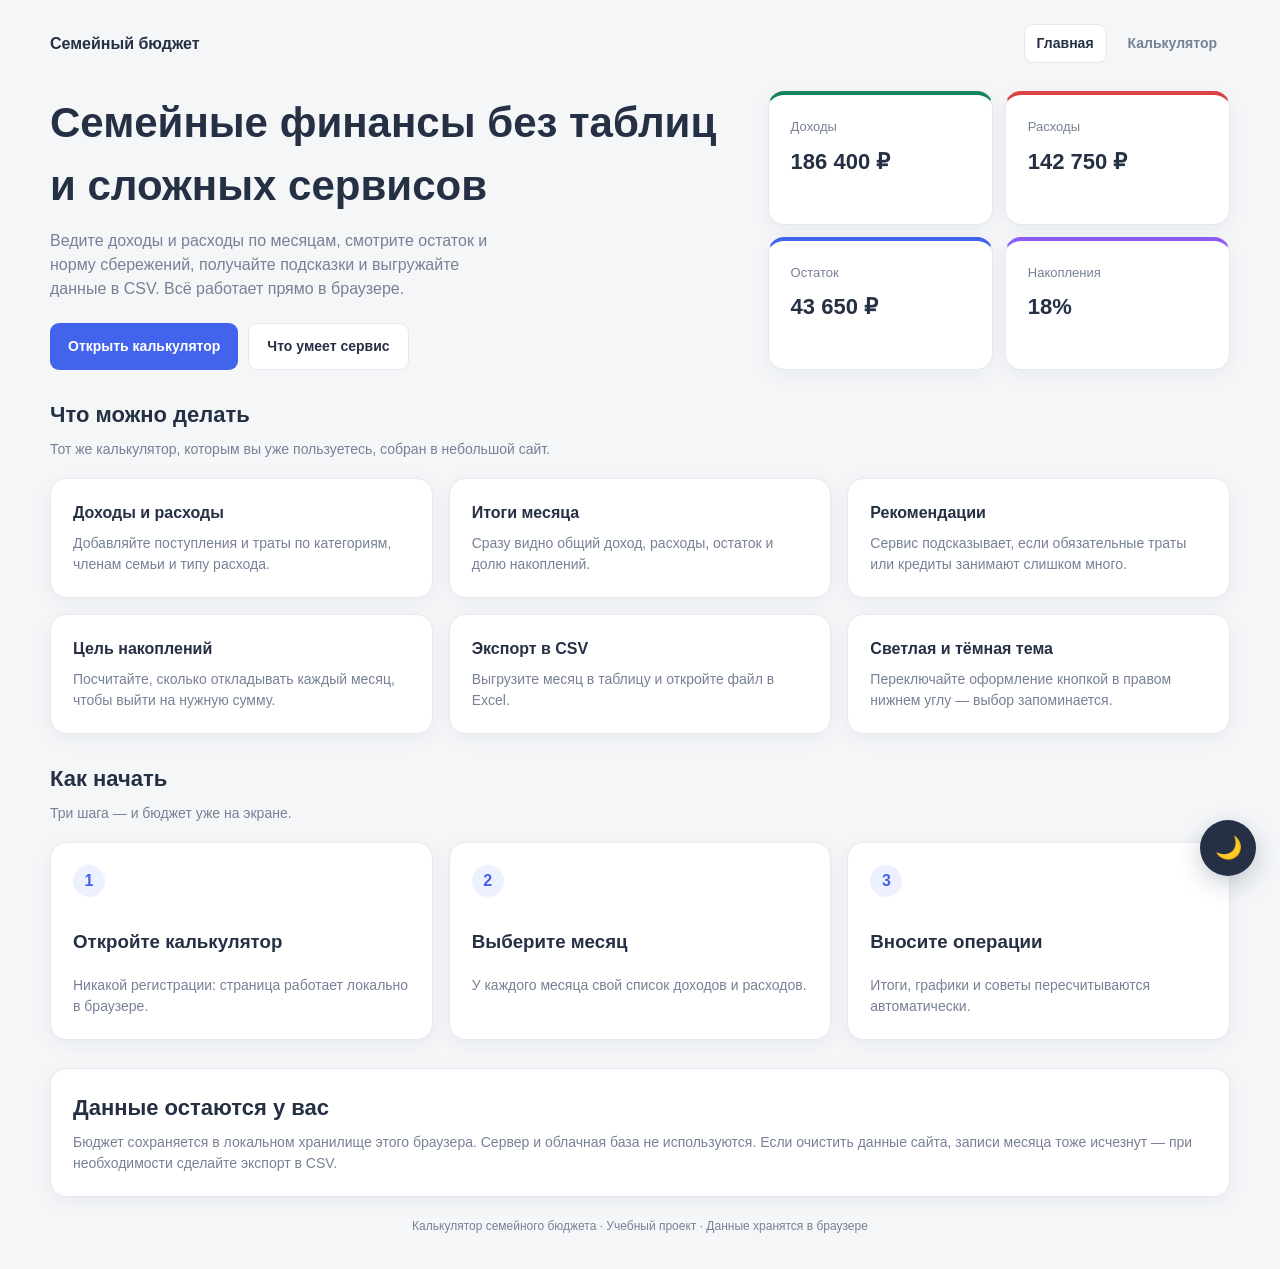
==== index.html @ cfef541f "Add files via upload" ====
<!DOCTYPE html>
<html lang="ru">
<head>
    <meta charset="UTF-8">
    <meta name="viewport" content="width=device-width, initial-scale=1.0">
    <title>Семейный бюджет — учёт доходов и расходов</title>
    <meta name="description" content="Простой калькулятор семейного бюджета: доходы, расходы, накопления, рекомендации и экспорт в CSV. Данные хранятся только в вашем браузере.">
    <link rel="stylesheet" href="css/landing.css">
    <!-- Тема применяется сразу, чтобы страница не вспыхивала светлой. -->
    <script src="js/theme.js"></script>
</head>
<body>
<div class="container">

    <!-- =========================================
         НАВИГАЦИЯ САЙТА
         ========================================= -->
    <nav class="site-nav" aria-label="Основная навигация">
        <a class="logo" href="index.html">Семейный бюджет</a>
        <div class="site-nav-links">
            <a href="index.html" aria-current="page">Главная</a>
            <a href="Калькулятор.html">Калькулятор</a>
        </div>
    </nav>

    <!-- =========================================
         ПРИВЕТСТВЕННЫЙ БЛОК
         ========================================= -->
    <section class="hero">
        <div>
            <h1>Семейные финансы без таблиц и сложных сервисов</h1>
            <p>
                Ведите доходы и расходы по месяцам, смотрите остаток и норму
                сбережений, получайте подсказки и выгружайте данные в CSV.
                Всё работает прямо в браузере.
            </p>
            <div class="hero-actions">
                <!-- Основной переход к рабочему калькулятору -->
                <a class="button button-primary" href="Калькулятор.html">
                    Открыть калькулятор
                </a>
                <a class="button button-light" href="#features">
                    Что умеет сервис
                </a>
            </div>
        </div>

        <!-- Демонстрационные цифры — только для лендинга, не из данных пользователя -->
        <div class="hero-preview" aria-hidden="true">
            <div class="preview-row">
                <div class="card stat income">
                    <div class="stat-label">Доходы</div>
                    <div class="stat-value">186 400 ₽</div>
                </div>
                <div class="card stat expenses">
                    <div class="stat-label">Расходы</div>
                    <div class="stat-value">142 750 ₽</div>
                </div>
            </div>
            <div class="preview-row">
                <div class="card stat">
                    <div class="stat-label">Остаток</div>
                    <div class="stat-value">43 650 ₽</div>
                </div>
                <div class="card stat savings">
                    <div class="stat-label">Накопления</div>
                    <div class="stat-value">18%</div>
                </div>
            </div>
        </div>
    </section>

    <!-- =========================================
         ВОЗМОЖНОСТИ
         ========================================= -->
    <h2 class="section-title" id="features">Что можно делать</h2>
    <p class="section-caption">
        Тот же калькулятор, которым вы уже пользуетесь, собран в небольшой сайт.
    </p>

    <section class="features">
        <article class="card">
            <h3>Доходы и расходы</h3>
            <p>Добавляйте поступления и траты по категориям, членам семьи и типу расхода.</p>
        </article>
        <article class="card">
            <h3>Итоги месяца</h3>
            <p>Сразу видно общий доход, расходы, остаток и долю накоплений.</p>
        </article>
        <article class="card">
            <h3>Рекомендации</h3>
            <p>Сервис подсказывает, если обязательные траты или кредиты занимают слишком много.</p>
        </article>
        <article class="card">
            <h3>Цель накоплений</h3>
            <p>Посчитайте, сколько откладывать каждый месяц, чтобы выйти на нужную сумму.</p>
        </article>
        <article class="card">
            <h3>Экспорт в CSV</h3>
            <p>Выгрузите месяц в таблицу и откройте файл в Excel.</p>
        </article>
        <article class="card">
            <h3>Светлая и тёмная тема</h3>
            <p>Переключайте оформление кнопкой в правом нижнем углу — выбор запоминается.</p>
        </article>
    </section>

    <!-- =========================================
         КАК НАЧАТЬ
         ========================================= -->
    <h2 class="section-title">Как начать</h2>
    <p class="section-caption">Три шага — и бюджет уже на экране.</p>

    <section class="steps">
        <article class="card">
            <div class="step-number">1</div>
            <h3>Откройте калькулятор</h3>
            <p class="section-caption" style="margin:0">Никакой регистрации: страница работает локально в браузере.</p>
        </article>
        <article class="card">
            <div class="step-number">2</div>
            <h3>Выберите месяц</h3>
            <p class="section-caption" style="margin:0">У каждого месяца свой список доходов и расходов.</p>
        </article>
        <article class="card">
            <div class="step-number">3</div>
            <h3>Вносите операции</h3>
            <p class="section-caption" style="margin:0">Итоги, графики и советы пересчитываются автоматически.</p>
        </article>
    </section>

    <!-- =========================================
         ПРИВАТНОСТЬ
         ========================================= -->
    <section class="card privacy">
        <h2 class="section-title">Данные остаются у вас</h2>
        <p class="section-caption" style="margin-bottom:0">
            Бюджет сохраняется в локальном хранилище этого браузера.
            Сервер и облачная база не используются. Если очистить данные сайта,
            записи месяца тоже исчезнут — при необходимости сделайте экспорт в CSV.
        </p>
    </section>

    <footer class="footer">
        Калькулятор семейного бюджета · Учебный проект · Данные хранятся в браузере
    </footer>
</div>

<!-- =========================================
     КНОПКА ТЕМЫ (правый нижний угол)
     ========================================= -->
<button type="button"
        class="theme-toggle"
        id="themeToggle"
        aria-label="Переключить тему"
        title="Переключить тему">
    <span class="icon-moon" aria-hidden="true">🌙</span>
    <span class="icon-sun" aria-hidden="true">☀️</span>
</button>
</body>
</html>
---- css/landing.css ----
/* Стили приветственного лендинга. Палитра совпадает с калькулятором. */

:root {
    --bg: #f4f6f8;
    --card: #ffffff;
    --text: #253044;
    --muted: #778196;
    --label: #586277;
    --primary: #4263eb;
    --primary-light: #edf1ff;
    --green: #16845b;
    --green-light: #e6f7ef;
    --red: #d94343;
    --red-light: #fff0f0;
    --orange: #c17b16;
    --border: #e4e8ef;
    --theme-btn-bg: #253044;
    --theme-btn-color: #ffffff;
    --radius: 16px;
    --shadow: 0 5px 20px rgba(25, 40, 70, 0.05);
    color-scheme: light;
}

html[data-theme="dark"] {
    --bg: #121826;
    --card: #1b2435;
    --text: #e8edf5;
    --muted: #9aa6b8;
    --label: #b4c0d4;
    --primary: #6b86f5;
    --primary-light: #2a3458;
    --green: #3dba86;
    --green-light: #163528;
    --red: #f07171;
    --red-light: #3a1f24;
    --orange: #e0a454;
    --border: #2d3a4f;
    --theme-btn-bg: #e8edf5;
    --theme-btn-color: #121826;
    --shadow: 0 5px 20px rgba(0, 0, 0, 0.35);
    color-scheme: dark;
}

* {
    box-sizing: border-box;
}

body {
    margin: 0;
    padding: 24px;
    font-family: Arial, Helvetica, sans-serif;
    background: var(--bg);
    color: var(--text);
    line-height: 1.5;
    transition: background-color 0.25s ease, color 0.25s ease;
}

a {
    color: var(--primary);
}

.container {
    max-width: 1180px;
    margin: 0 auto;
}

.site-nav {
    display: flex;
    justify-content: space-between;
    align-items: center;
    gap: 16px;
    flex-wrap: wrap;
    margin-bottom: 28px;
}

.logo {
    font-weight: 700;
    font-size: 16px;
    color: var(--text);
    text-decoration: none;
}

.site-nav-links {
    display: flex;
    gap: 8px;
    flex-wrap: wrap;
}

.site-nav-links a {
    text-decoration: none;
    color: var(--muted);
    font-size: 14px;
    font-weight: 600;
    padding: 8px 12px;
    border-radius: 9px;
    border: 1px solid transparent;
}

.site-nav-links a:hover,
.site-nav-links a[aria-current="page"] {
    color: var(--text);
    background: var(--card);
    border: 1px solid var(--border);
}

.card {
    background: var(--card);
    border: 1px solid var(--border);
    border-radius: var(--radius);
    padding: 22px;
    box-shadow: var(--shadow);
}

.hero {
    display: grid;
    grid-template-columns: minmax(0, 1.2fr) minmax(0, 0.8fr);
    gap: 24px;
    align-items: stretch;
    margin-bottom: 28px;
}

.hero h1 {
    font-size: clamp(28px, 5vw, 42px);
    margin: 0 0 12px;
}

.hero p {
    color: var(--muted);
    font-size: 16px;
    margin: 0 0 22px;
    max-width: 52ch;
}

.hero-actions {
    display: flex;
    gap: 10px;
    flex-wrap: wrap;
}

.button {
    display: inline-flex;
    justify-content: center;
    align-items: center;
    border: none;
    border-radius: 9px;
    padding: 12px 18px;
    font-weight: 600;
    font-size: 14px;
    text-decoration: none;
    cursor: pointer;
}

.button-primary {
    background: var(--primary);
    color: #fff;
}

.button-light {
    background: var(--card);
    color: var(--text);
    border: 1px solid var(--border);
}

.hero-preview {
    display: grid;
    gap: 12px;
}

.preview-row {
    display: grid;
    grid-template-columns: 1fr 1fr;
    gap: 12px;
}

.stat {
    border-top: 4px solid var(--primary);
}

.stat.income {
    border-top-color: var(--green);
}

.stat.expenses {
    border-top-color: var(--red);
}

.stat.savings {
    border-top-color: #8b5cf6;
}

.stat-label {
    color: var(--muted);
    font-size: 13px;
    margin-bottom: 8px;
}

.stat-value {
    font-size: 22px;
    font-weight: 700;
}

.section-title {
    font-size: 22px;
    margin: 0 0 8px;
}

.section-caption {
    color: var(--muted);
    font-size: 14px;
    margin: 0 0 18px;
}

.features {
    display: grid;
    grid-template-columns: repeat(3, minmax(0, 1fr));
    gap: 16px;
    margin-bottom: 28px;
}

.features h3 {
    margin: 0 0 8px;
    font-size: 16px;
}

.features p {
    margin: 0;
    color: var(--muted);
    font-size: 14px;
}

.steps {
    display: grid;
    grid-template-columns: repeat(3, minmax(0, 1fr));
    gap: 16px;
    margin-bottom: 28px;
}

.step-number {
    width: 32px;
    height: 32px;
    border-radius: 50%;
    background: var(--primary-light);
    color: var(--primary);
    display: inline-flex;
    align-items: center;
    justify-content: center;
    font-weight: 700;
    margin-bottom: 12px;
}

.privacy {
    margin-bottom: 20px;
}

.footer {
    text-align: center;
    color: var(--muted);
    font-size: 12px;
    margin-top: 10px;
    padding-bottom: 10px;
}

.theme-toggle {
    position: fixed;
    right: 24px;
    bottom: 24px;
    z-index: 1000;
    width: 56px;
    height: 56px;
    border: none;
    border-radius: 50%;
    background: var(--theme-btn-bg);
    color: var(--theme-btn-color);
    box-shadow: 0 8px 24px rgba(25, 40, 70, 0.22);
    font-size: 22px;
    line-height: 1;
    display: inline-flex;
    align-items: center;
    justify-content: center;
    cursor: pointer;
    transition: transform 0.2s, opacity 0.2s, background-color 0.25s;
}

.theme-toggle:hover {
    opacity: 0.92;
    transform: scale(1.05);
}

.theme-toggle:focus-visible {
    outline: 3px solid var(--primary);
    outline-offset: 3px;
}

.theme-toggle .icon-sun {
    display: none;
}

html[data-theme="dark"] .theme-toggle .icon-moon {
    display: none;
}

html[data-theme="dark"] .theme-toggle .icon-sun {
    display: inline;
}

@media (max-width: 900px) {
    .hero,
    .features,
    .steps,
    .preview-row {
        grid-template-columns: 1fr;
    }
}

@media (max-width: 520px) {
    body {
        padding: 12px;
    }

    .theme-toggle {
        right: 16px;
        bottom: 16px;
        width: 50px;
        height: 50px;
    }
}
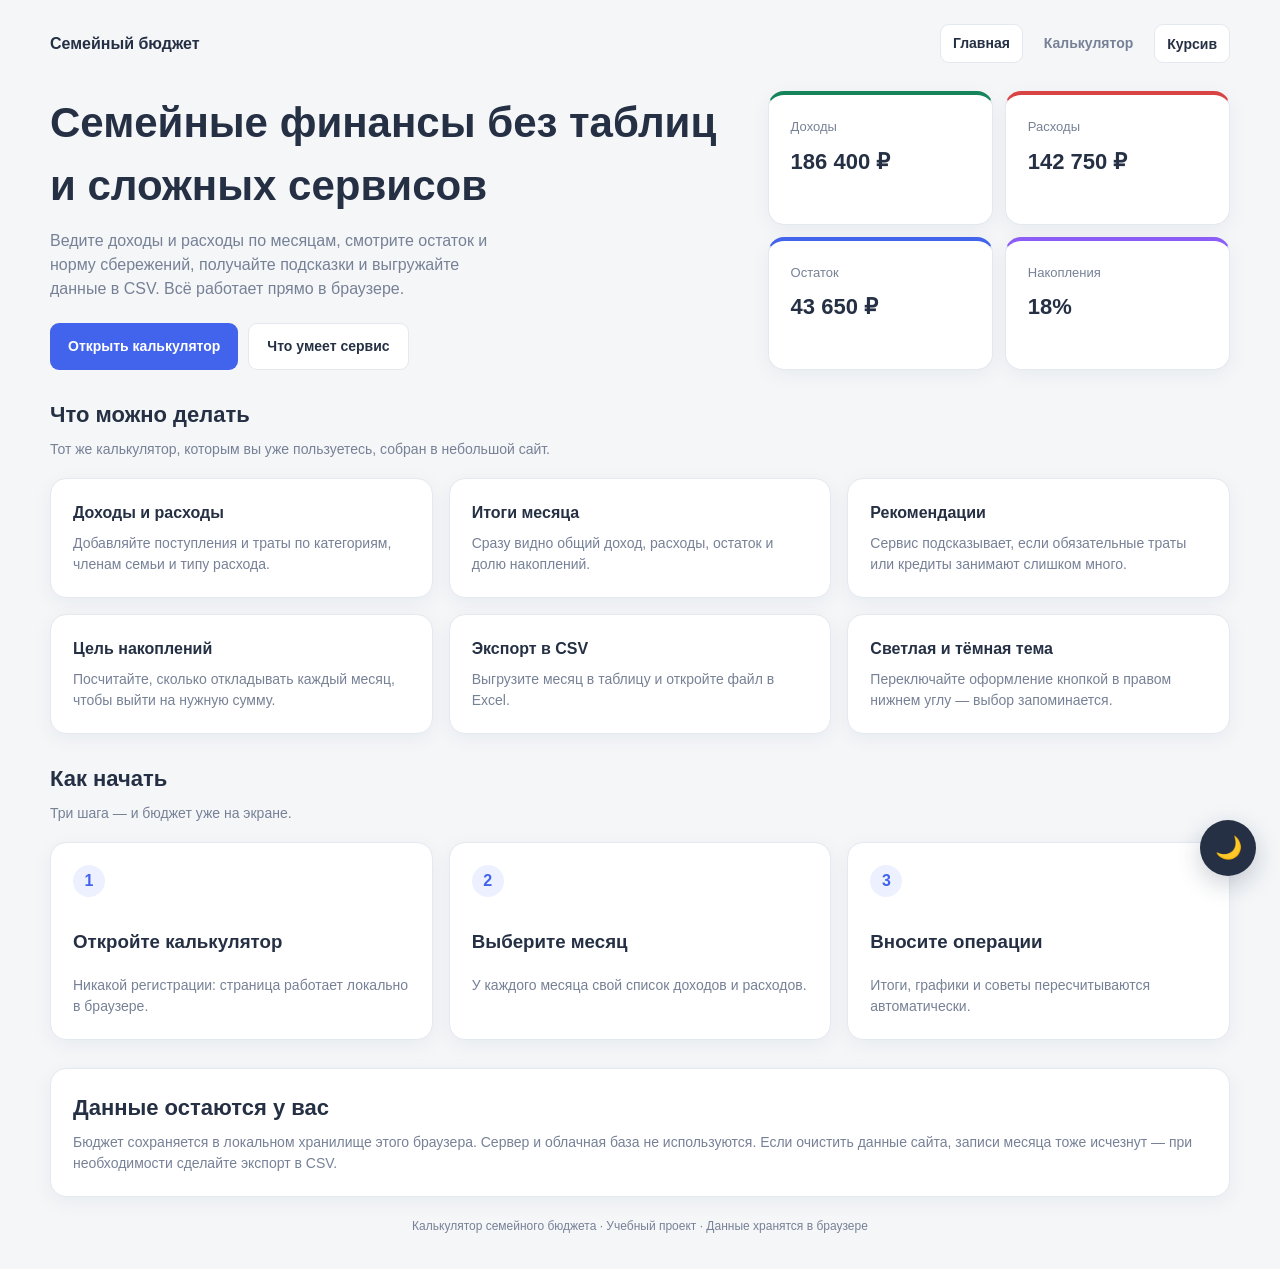
==== commit 15ad406a: "Update index.html Внесла изменения в index. Добавила возможность менять шрифт с обычного на курсив." ====
--- a/index.html
+++ b/index.html
@@ -8,6 +8,43 @@
     <link rel="stylesheet" href="css/landing.css">
     <!-- Тема применяется сразу, чтобы страница не вспыхивала светлой. -->
     <script src="js/theme.js"></script>
+
+    <!-- Курсив включается атрибутом data-font на html. -->
+    <style>
+        html[data-font="italic"] body {
+            font-style: italic;
+        }
+
+        .font-toggle {
+            border: 1px solid var(--border);
+            background: var(--card);
+            color: var(--text);
+            border-radius: 9px;
+            padding: 8px 12px;
+            font-size: 14px;
+            font-weight: 600;
+            font-style: normal;
+            cursor: pointer;
+        }
+
+        .font-toggle:focus-visible {
+            outline: 3px solid var(--primary);
+            outline-offset: 2px;
+        }
+    </style>
+
+    <!-- Восстанавливаем курсив до отрисовки страницы. -->
+    <script>
+        (function applySavedFont() {
+            try {
+                if (localStorage.getItem("family-budget-font") === "italic") {
+                    document.documentElement.setAttribute("data-font", "italic");
+                }
+            } catch (error) {
+                // Если хранилище недоступно, остаётся обычный шрифт.
+            }
+        })();
+    </script>
 </head>
 <body>
 <div class="container">
@@ -20,6 +57,14 @@
         <div class="site-nav-links">
             <a href="index.html" aria-current="page">Главная</a>
             <a href="Калькулятор.html">Калькулятор</a>
+            <!-- Переключение обычного шрифта и курсива -->
+            <button type="button"
+                    class="font-toggle"
+                    id="fontToggle"
+                    aria-pressed="false"
+                    title="Переключить курсив">
+                Курсив
+            </button>
         </div>
     </nav>
 
@@ -157,5 +202,52 @@
     <span class="icon-moon" aria-hidden="true">🌙</span>
     <span class="icon-sun" aria-hidden="true">☀️</span>
 </button>
+
+<!-- =========================================
+     ПЕРЕКЛЮЧЕНИЕ ОБЫЧНОГО ШРИФТА И КУРСИВА
+     ========================================= -->
+<script>
+    (function() {
+        const FONT_STORAGE_KEY = "family-budget-font";
+        const fontToggle = document.getElementById("fontToggle");
+
+        function isItalic() {
+            return document.documentElement.getAttribute("data-font") === "italic";
+        }
+
+        function updateFontButton() {
+            const italic = isItalic();
+
+            fontToggle.textContent = italic ? "Обычный шрифт" : "Курсив";
+            fontToggle.setAttribute("aria-pressed", italic ? "true" : "false");
+            fontToggle.title = italic
+                ? "Вернуть обычный шрифт"
+                : "Включить курсив";
+        }
+
+        function setFont(style) {
+            if (style === "italic") {
+                document.documentElement.setAttribute("data-font", "italic");
+            } else {
+                document.documentElement.removeAttribute("data-font");
+                style = "normal";
+            }
+
+            try {
+                localStorage.setItem(FONT_STORAGE_KEY, style);
+            } catch (error) {
+                // Тема шрифта всё равно меняется до перезагрузки.
+            }
+
+            updateFontButton();
+        }
+
+        fontToggle.addEventListener("click", function() {
+            setFont(isItalic() ? "normal" : "italic");
+        });
+
+        updateFontButton();
+    })();
+</script>
 </body>
 </html>
